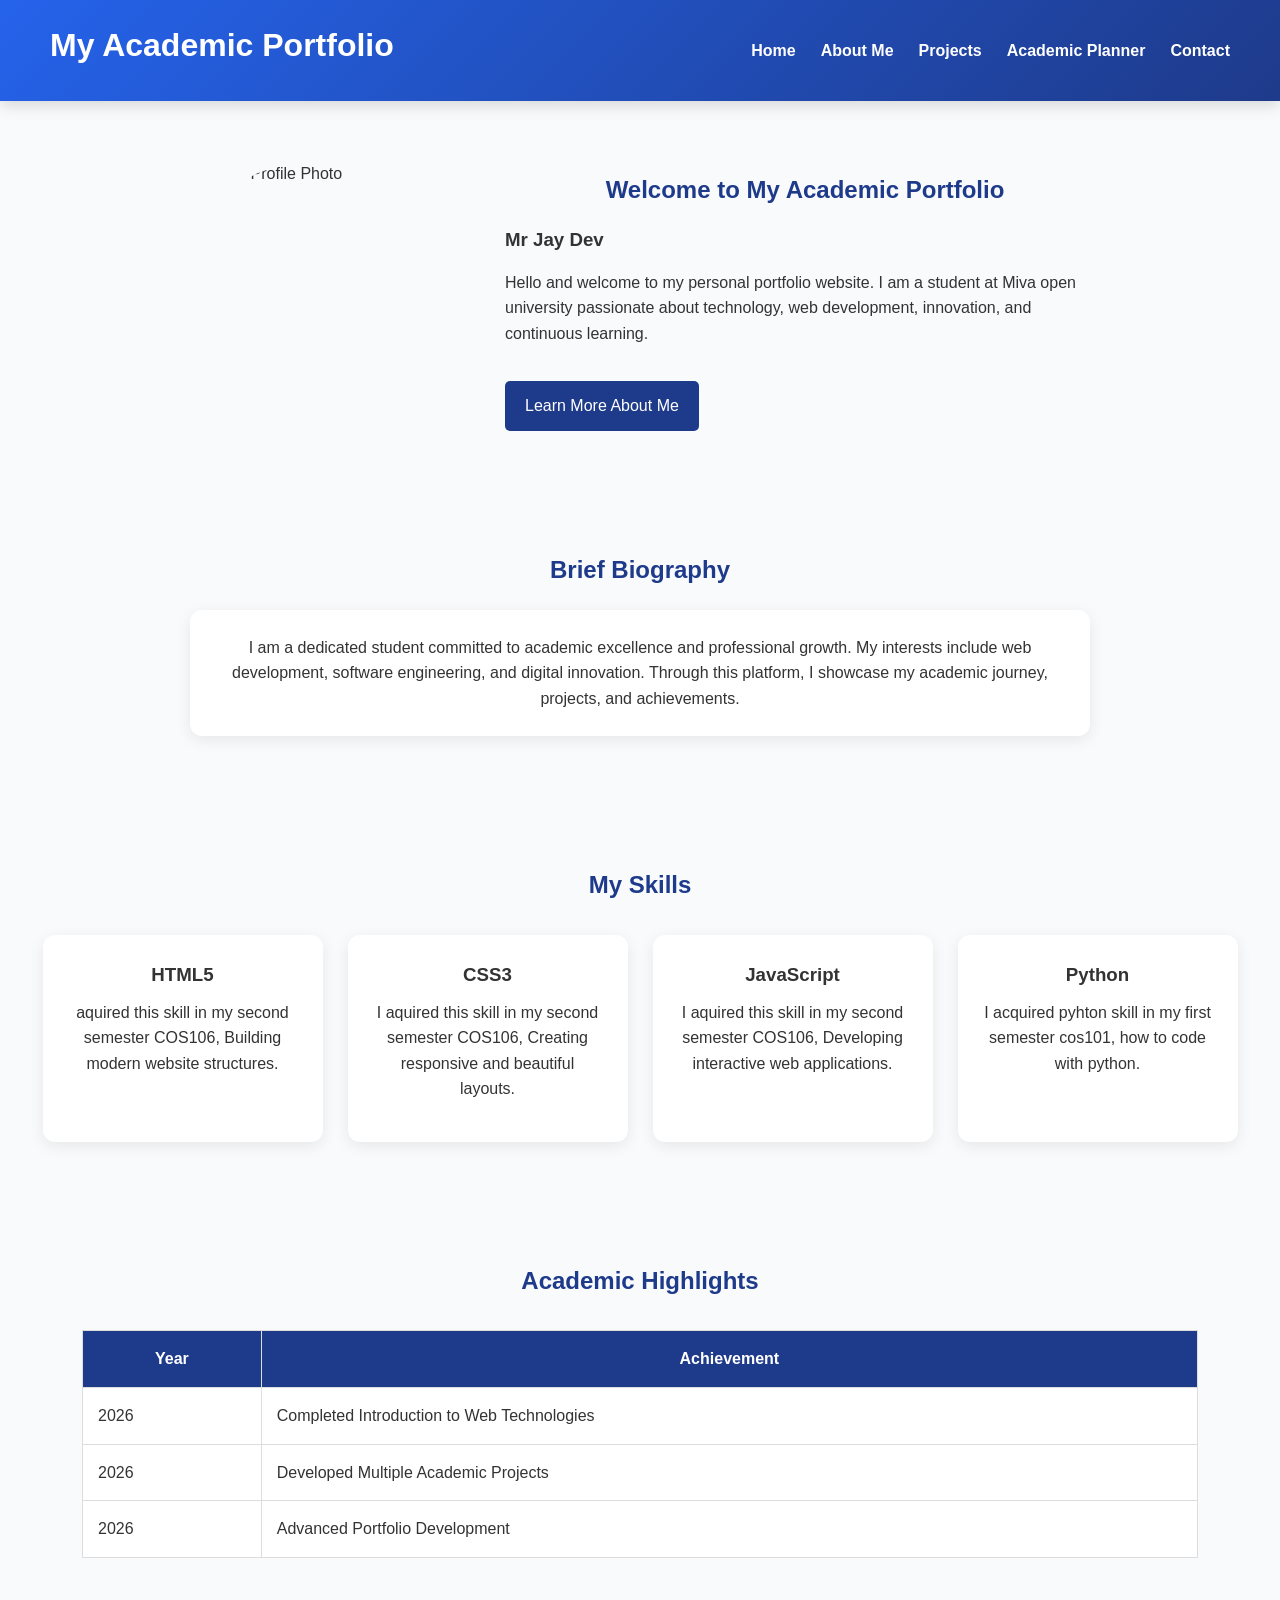
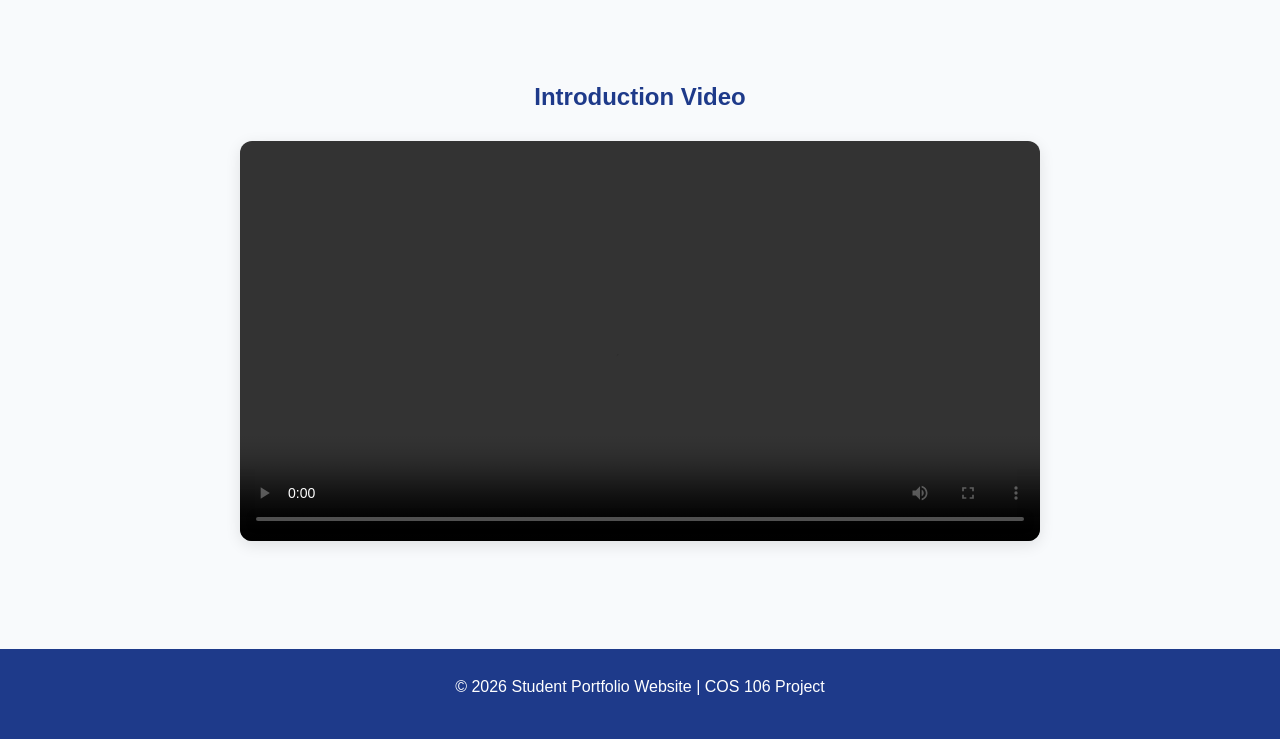
==== index.html @ a7c37d51 "Add files via upload" ====
<!DOCTYPE html>
<html lang="en">
<head>
    <meta charset="UTF-8">
    <meta name="viewport" content="width=device-width, initial-scale=1.0">
    <title>Student Portfolio | Home</title>

    <link rel="stylesheet" href="global.css">
    <link rel="stylesheet" href="index.css">
    
</head>
<body>

    <!-- Header -->
    <header>
        <nav class="navbar">
            <h1 class="logo">My Academic Portfolio</h1>

            <ul class="nav-links">
                <li><a href="index.html">Home</a></li>
                <li><a href="about.html">About Me</a></li>
                <li><a href="projects.html">Projects</a></li>
                <li><a href="planner.html">Academic Planner</a></li>
                <li><a href="contact.html">Contact</a></li>
            </ul>
        </nav>
    </header>

    <!-- Hero Section -->
    <section class="hero">

        <div class="hero-image">
            <img src="images/jasper.jpg" alt="Student Profile Photo">
        </div>

        <div class="hero-content">
            <h2>Welcome to My Academic Portfolio</h2>

            <h3>Mr Jay Dev</h3>

            <p>
                Hello and welcome to my personal portfolio website.
                I am a student at Miva open university passionate about technology,
                web development, innovation, and continuous learning.
            </p>

            <a href="about.html" class="btn">
                Learn More About Me
            </a>
        </div>

    </section class ="skill">

    <!-- Biography Section -->
<section class="bio">

    <h2>Brief Biography</h2>

    <a href="about.html" class="bio-link">
        <div class="skill-card">
            I am a dedicated student committed to academic excellence
            and professional growth. My interests include web development,
            software engineering, and digital innovation. Through this platform,
            I showcase my academic journey, projects, and achievements.
        </div>
    </a>

</section>

    <!-- Skills Preview -->
    <section class="skills">

        <h2>My Skills</h2>

        <div class="skills-container">

            <div class="skill-card">
                <h3>HTML5</h3>
                <a href="projects.html">
                    <p>aquired this skill in my second semester COS106, Building modern website structures.
                </p></a>
            </div>

            <div class="skill-card">
                <h3>CSS3</h3>
                <a href="projects.html">
                    <p>I aquired this skill in my second semester COS106, Creating responsive and beautiful layouts.
                </p></a>
            </div>

            <div class="skill-card">
                <h3>JavaScript</h3>
                <a href="projects.html">
                    <p>I aquired this skill in my second semester COS106, Developing interactive web applications.</p>
                </a>
            </div>

            <div class="skill-card">
                <h3>Python</h3>
                <a href="projects.html">
                    <p>I acquired pyhton skill in my first semester cos101, how to code with python.</p>
                </a>
            </div>

        </div>

    </section>

    <!-- Academic Highlights -->
    <section class="highlights">

        <h2>Academic Highlights</h2>

        <table>

            <tr>
                <th>Year</th>
                <th>Achievement</th>
            </tr>

            <tr>
                <td>2026</td>
                <td>Completed Introduction to Web Technologies</td>
            </tr>

            <tr>
                <td>2026</td>
                <td>Developed Multiple Academic Projects</td>
            </tr>

            <tr>
                <td>2026</td>
                <td>Advanced Portfolio Development</td>
            </tr>

        </table>

    </section>

    <!-- Multimedia Section -->
    <section class="multimedia">

        <h2>Introduction Video</h2>

        <video controls width="700">
            <source src="intro-video.mp4" type="video/mp4">
            Your browser does not support video playback.
        </video>

    </section>

    <!-- Footer -->
    <footer>

        <p>
            © 2026 Student Portfolio Website | COS 106 Project
        </p>

    </footer>

</body>
</html>
---- global.css ----
/* ==========================
GLOBAL RESET
========================== */

*{
margin:0;
padding:0;
box-sizing:border-box;
}

/* ==========================
BODY
========================== */

body{
    font-family: Arial, Helvetica, sans-serif;
    background: #f8fafc;
    color: #333;
    line-height: 1.6;

    min-height: 100vh;
    display: flex;
    flex-direction: column;
}

/* ==========================
LINKS
========================== */

a{
text-decoration:none;
color:inherit;
}

/* ==========================
LISTS
========================== */

ul,
ol{
list-style-position:inside;
}

/* ==========================
HEADINGS
========================== */

h1,
h2,
h3,
h4,
h5,
h6{
margin-bottom:10px;
}

/* ==========================
PARAGRAPHS
========================== */

p{
margin-bottom:15px;
}

/* ==========================
NAVBAR
========================== */

.navbar{
background:linear-gradient(
135deg,
#2563eb,
#1e3a8a
);


display:flex;
justify-content:space-between;
align-items:center;

padding:20px 50px;

box-shadow:0 4px 15px rgba(0,0,0,.15);

position:sticky;
top:0;
z-index:1000;

}

.logo{
color:white;
font-size:2rem;
font-weight:bold;
}

.nav-links{
display:flex;
list-style:none;
gap:25px;
}

.nav-links a{
color:white;
font-weight:600;
transition:.3s;
}
main{
    flex: 1;
}

.nav-links a:hover

/* ==========================
COMMON BUTTONS
========================== */

.btn{
display:inline-block;


background:#2563eb;
color:white;

padding:12px 24px;

border-radius:8px;

transition:.3s;

}

.btn:hover

/* ==========================
COMMON SECTION
========================== */

section{
padding:60px 20px;
}

/* ==========================
COMMON CONTAINER
========================== */

.container{
width:90%;
max-width:1200px;
margin:auto;
}

/* ==========================
IMAGES
========================== */

img{
max-width:100%;
display:block;
}

/* ==========================
TABLES
========================== */

table{
width:100%;
border-collapse:collapse;
}

th,
td{
padding:15px;
border:1px solid #ddd;
}

th{
background:#1e3a8a;
color:white;
}

/* ==========================
FOOTER
========================== */

footer{
background:#1e3a8a;
color:white;


text-align:center;

padding:25px;
margin-top:40px;


}

/* ==========================
SHARED CARD STYLE
========================== */

.card{
background:white;


border-radius:12px;

padding:25px;

box-shadow:
    0 4px 15px rgba(0,0,0,.08);


}

/* ==========================
SHARED ANIMATION
========================== */

.fade-in{
animation:fadeIn .8s ease-in-out;
}

@keyframes fadeIn{

from{
    opacity:0;
    transform:translateY(20px);
}

to{
    opacity:1;
    transform:translateY(0);
}

}

/* ==========================
MOBILE RESPONSIVE
========================== */

@media (max-width:768px){

.navbar{
    flex-direction:column;
    gap:15px;
    padding:20px;
}

.nav-links{
    flex-direction:column;
    text-align:center;
    gap:12px;
}

.logo{
    font-size:1.6rem;
}
}
---- index.css ----
/* ==========================
HOME PAGE STYLES
index.css
========================== */

/* Welcome Banner */

.welcome-banner{
text-align:center;
padding:60px 20px;
background:linear-gradient(
135deg,
#2563eb,
#1e3a8a
);
color:white;
}

.welcome-banner h2{
font-size:2.5rem;
margin-bottom:15px;
}

.welcome-banner p{
font-size:1.1rem;
}


.hero {
    display: flex;
    justify-content: center;
    align-items: center;
    gap: 50px;
    padding: 60px 20px;
    flex-wrap: wrap;
}

.hero-image img {
    width: 280px;
    height: 280px;
    border-radius: 50%;
    object-fit: cover;
}

.hero-content {
    max-width: 600px;
}

.hero-content h2 {
    margin-bottom: 15px;
    color: #1e3a8a;
}

.hero-content h3 {
    margin-bottom: 15px;
}

.btn {
    display: inline-block;
    margin-top: 20px;
    background-color: #1e3a8a;
    color: white;
    text-decoration: none;
    padding: 12px 20px;
    border-radius: 5px;
    transition: 0.3s;
}

.btn:hover {
    background-color: #2563eb;
}

/* ==========================
   SECTIONS
========================== */

section {
    padding: 50px 20px;
    justify-content: center;
}

section h2 {
    text-align: center;
    margin-bottom: 20px;
    color: #1e3a8a;
}
/* Skills */

.skills{
padding:60px 20px;
}

.skills h2{
text-align:center;
margin-bottom:30px;
}

.skills-container{
display:flex;
justify-content:center;
gap:25px;
flex-wrap:wrap;
}

.skill-card{
background:white;
width:280px;
padding:25px;
border-radius:12px;
text-align:center;
box-shadow:0 4px 15px rgba(0,0,0,.08);
transition:.3s;
}

.skill-card:hover{
transform:translateY(-8px);
}

.bio{
    text-align:center;
}

.bio .skill-card{
    width: 80%;
    max-width: 900px;
    margin: 20px auto;
    text-align: center;
    color: #333;
}
a{
    text-decoration: none;
}

.skill-card:hover,
.skill-box:hover {
    transform: translateY(-5px);
    color: #2563eb;
}

/* Academic Highlights */

.highlights{
padding:60px 20px;
}

.highlights h2{
text-align:center;
margin-bottom:30px;
}

.highlights table{
width:90%;
margin:auto;
border-collapse:collapse;
background:white;
}

.highlights th,
.highlights td{
border:1px solid #ddd;
padding:15px;
}

.highlights th{
background:#1e3a8a;
color:white;
}

/* Multimedia */

.multimedia{
text-align:center;
padding:60px 20px;
}

.multimedia h2{
margin-bottom:25px;
}

.multimedia video{
width:90%;
max-width:800px;
border-radius:12px;
box-shadow:0 4px 15px rgba(0,0,0,.1);
}

/* Animation */

.hero,
.skill-card,
.bio{
animation:fadeIn .8s ease-in-out;
}

@keyframes fadeIn{
from{
opacity:0;
transform:translateY(20px);
}


to{
    opacity:1;
    transform:translateY(0);
}

}

/* Mobile */

@media (max-width:768px){


.hero{
    flex-direction:column;
    text-align:center;
}

.hero-content h2{
    font-size:2rem;
}

.hero-image img{
    width:220px;
    height:220px;
}

.bio p{
    width:95%;
}


}
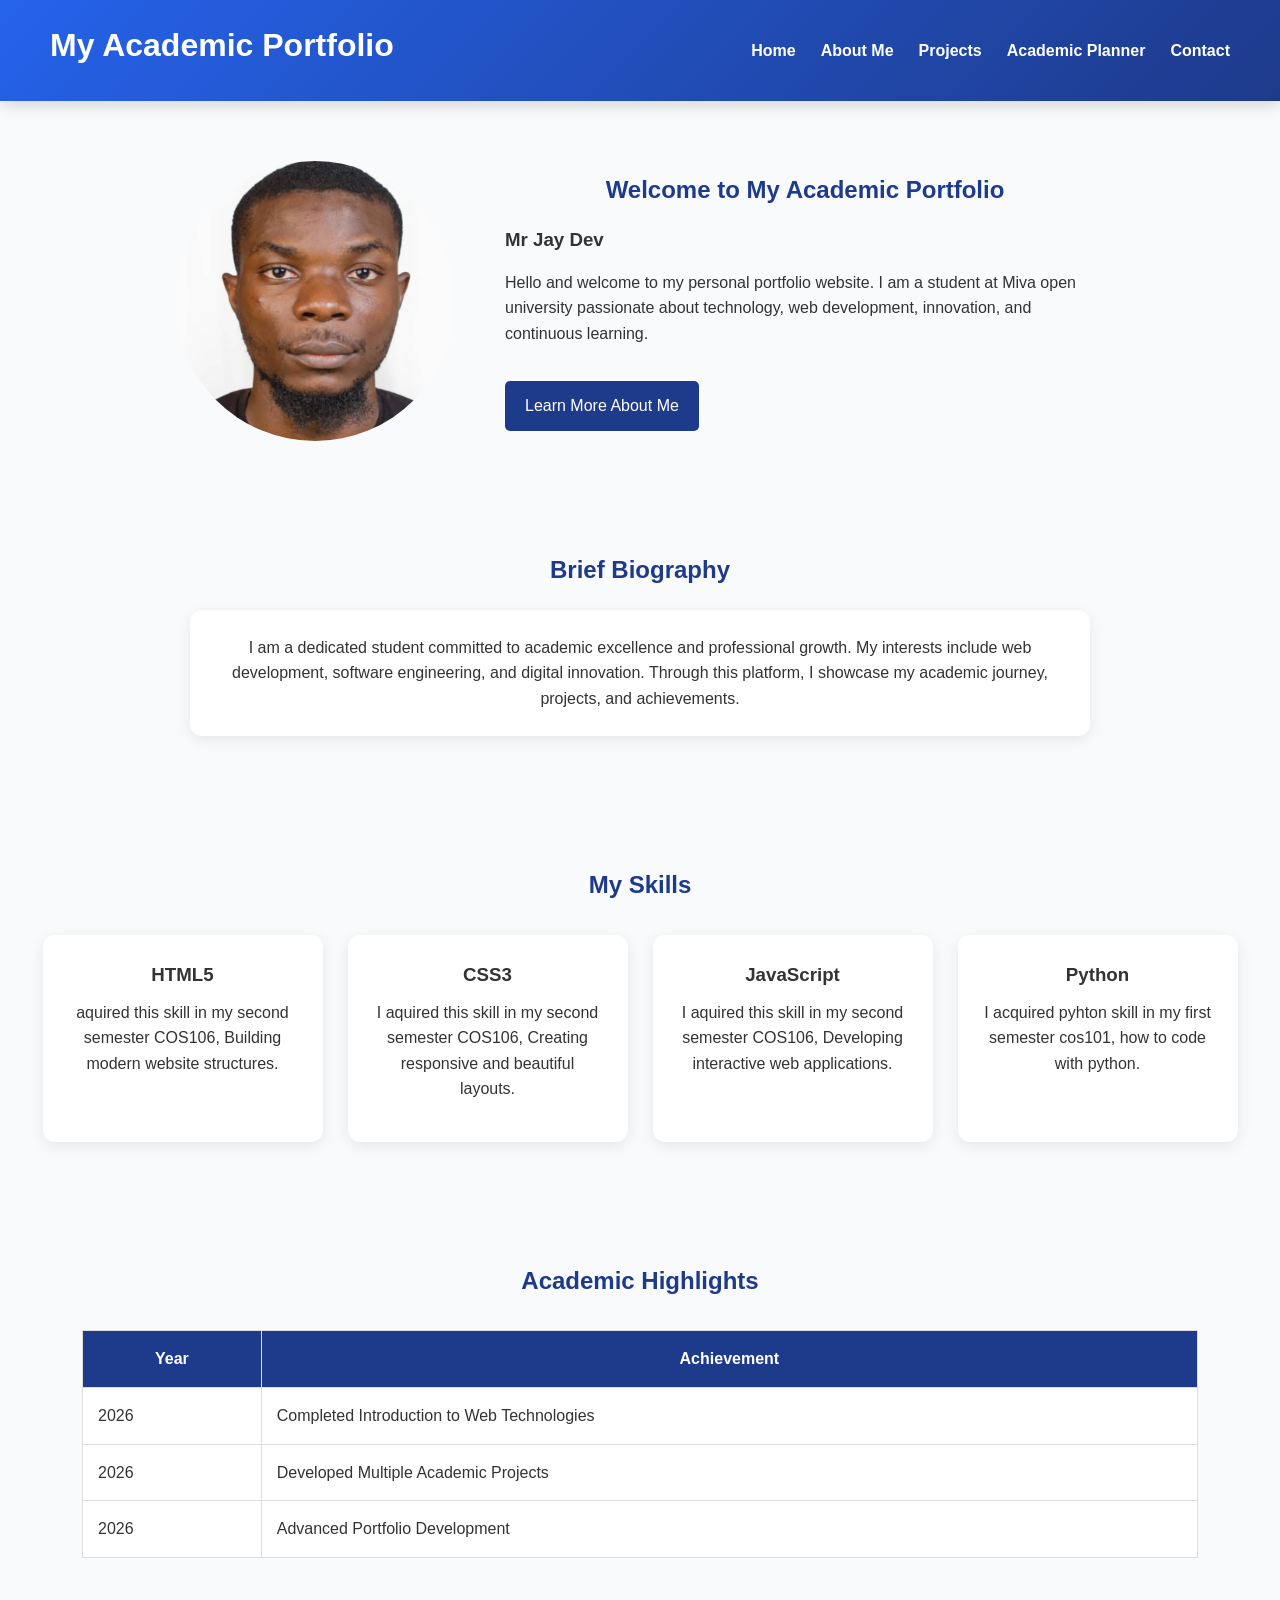
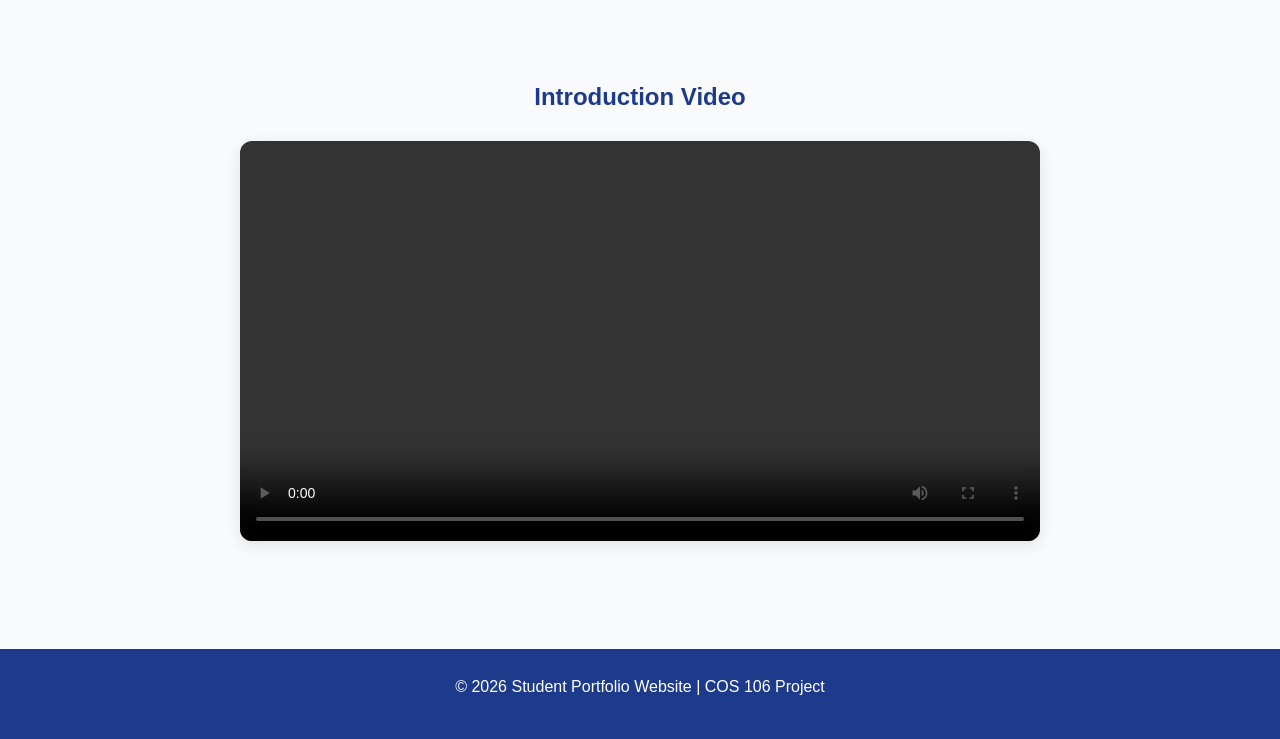
==== commit a033d73c: "Fix HTML entities and typos in index.html Replaced HTML entities with actual characters and correcte" ====
--- a/index.html
+++ b/index.html
@@ -30,7 +30,7 @@
     <section class="hero">
 
         <div class="hero-image">
-            <img src="images/jasper.jpg" alt="Student Profile Photo">
+            <img src="jasper.jpg" alt="Student Profile Photo">
         </div>
 
         <div class="hero-content">
@@ -159,4 +159,4 @@
     </footer>
 
 </body>
-</html>+</html>
